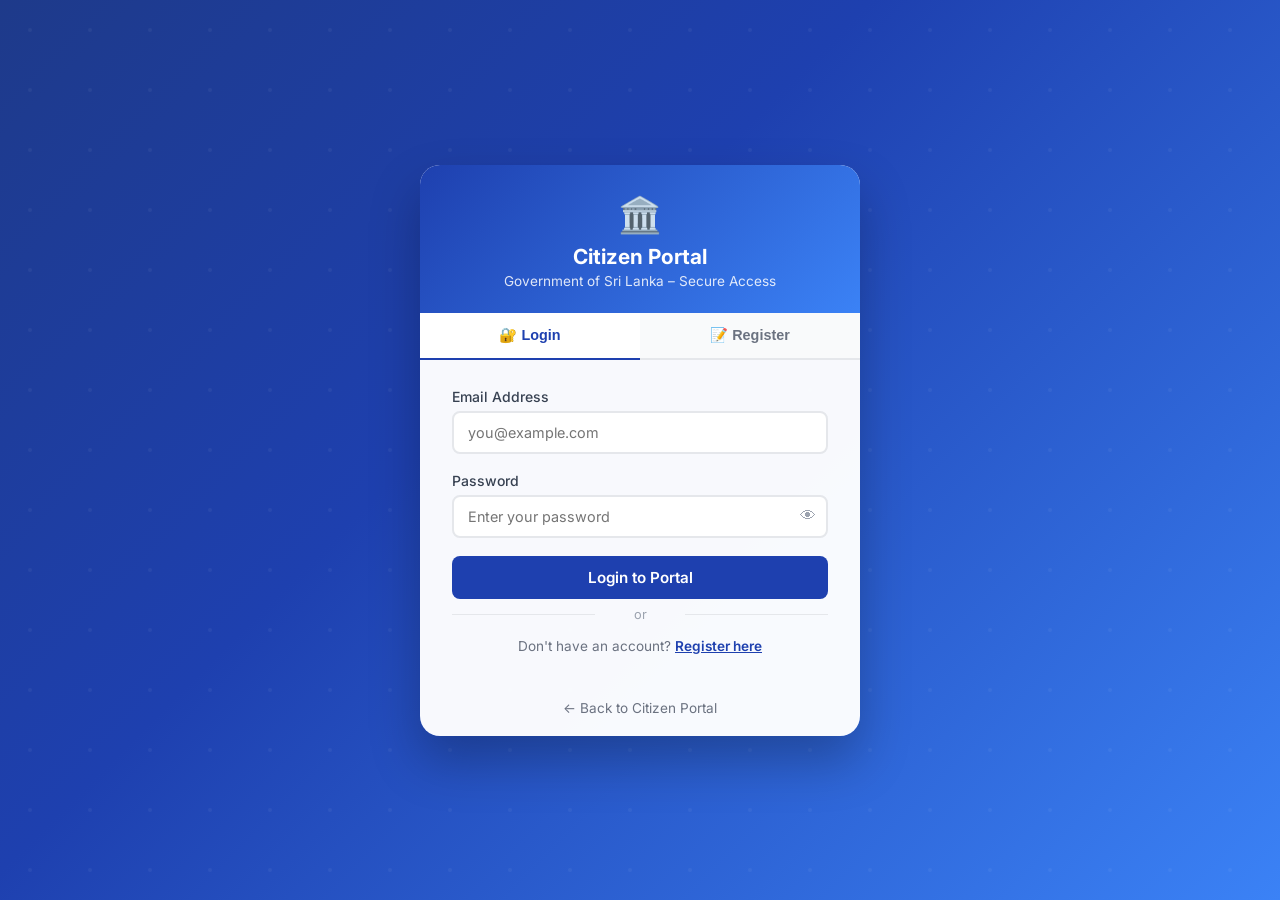
==== templates/citizen_login.html @ dbc8cf66 "Updated Files" ====
<!DOCTYPE html>
<html lang="en">

<head>
    <meta charset="UTF-8">
    <meta name="viewport" content="width=device-width, initial-scale=1.0">
    <title>Citizen Login - Government of Sri Lanka</title>
    <link href="https://fonts.googleapis.com/css2?family=Inter:wght@400;500;600;700&display=swap" rel="stylesheet">
    <style>
        :root {
            --primary: #1e40af;
            --secondary: #3b82f6;
            --success: #10b981;
            --danger: #ef4444;
            --bg: #f0f4ff;
        }

        * {
            margin: 0;
            padding: 0;
            box-sizing: border-box;
        }

        body {
            font-family: 'Inter', sans-serif;
            background: linear-gradient(135deg, #1e3a8a 0%, #1e40af 40%, #3b82f6 100%);
            min-height: 100vh;
            display: flex;
            align-items: center;
            justify-content: center;
            padding: 20px;
            width: 100%;
            overflow-x: hidden;
        }

        body::before {
            content: '';
            position: fixed;
            inset: 0;
            background: url("data:image/svg+xml,%3Csvg width='60' height='60' viewBox='0 0 60 60' xmlns='http://www.w3.org/2000/svg'%3E%3Cg fill='none' fill-rule='evenodd'%3E%3Cg fill='%23ffffff' fill-opacity='0.05'%3E%3Ccircle cx='30' cy='30' r='2'/%3E%3C/g%3E%3C/g%3E%3C/svg%3E");
            pointer-events: none;
        }

        .card {
            background: rgba(255, 255, 255, 0.97);
            border-radius: 20px;
            box-shadow: 0 25px 50px rgba(0, 0, 0, 0.25);
            width: 100%;
            max-width: 440px;
            overflow: hidden;
            animation: slideUp 0.4s ease;
        }

        @keyframes slideUp {
            from {
                opacity: 0;
                transform: translateY(30px);
            }

            to {
                opacity: 1;
                transform: translateY(0);
            }
        }

        .card-header {
            background: linear-gradient(135deg, var(--primary), var(--secondary));
            padding: 28px 32px 24px;
            text-align: center;
            color: white;
        }

        .card-header .flag {
            font-size: 2.2rem;
            margin-bottom: 8px;
        }

        .card-header h1 {
            font-size: 1.3rem;
            font-weight: 700;
            margin-bottom: 4px;
        }

        .card-header p {
            font-size: 0.85rem;
            opacity: 0.85;
        }

        .tabs {
            display: flex;
            border-bottom: 2px solid #e5e7eb;
        }

        .tab-btn {
            flex: 1;
            padding: 14px;
            border: none;
            background: #f9fafb;
            font-size: 0.9rem;
            font-weight: 600;
            color: #6b7280;
            cursor: pointer;
            transition: all 0.2s;
        }

        .tab-btn.active {
            background: white;
            color: var(--primary);
            border-bottom: 2px solid var(--primary);
            margin-bottom: -2px;
        }

        .tab-btn:hover:not(.active) {
            background: #f3f4f6;
            color: #374151;
        }

        .card-body {
            padding: 28px 32px;
        }

        .tab-panel {
            display: none;
        }

        .tab-panel.active {
            display: block;
        }

        .form-group {
            margin-bottom: 18px;
        }

        label {
            display: block;
            margin-bottom: 6px;
            font-size: 0.875rem;
            font-weight: 500;
            color: #374151;
        }

        input[type=text],
        input[type=email],
        input[type=password],
        input[type=tel] {
            width: 100%;
            padding: 11px 14px;
            border: 2px solid #e5e7eb;
            border-radius: 8px;
            font-size: 0.9rem;
            font-family: inherit;
            transition: border-color 0.2s, box-shadow 0.2s;
            outline: none;
        }

        input:focus {
            border-color: var(--secondary);
            box-shadow: 0 0 0 3px rgba(59, 130, 246, 0.12);
        }

        .btn {
            width: 100%;
            padding: 12px;
            border: none;
            border-radius: 8px;
            font-size: 0.95rem;
            font-weight: 600;
            font-family: inherit;
            cursor: pointer;
            transition: all 0.2s;
        }

        .btn-primary {
            background: var(--primary);
            color: white;
        }

        .btn-primary:hover {
            background: #1d4ed8;
            transform: translateY(-1px);
            box-shadow: 0 4px 12px rgba(30, 64, 175, 0.35);
        }

        .btn-primary:active {
            transform: translateY(0);
        }

        .alert {
            padding: 10px 14px;
            border-radius: 8px;
            font-size: 0.875rem;
            margin-bottom: 16px;
            display: none;
        }

        .alert-error {
            background: #fef2f2;
            color: #dc2626;
            border: 1px solid #fecaca;
        }

        .alert-success {
            background: #f0fdf4;
            color: #16a34a;
            border: 1px solid #bbf7d0;
        }

        .divider {
            text-align: center;
            color: #9ca3af;
            font-size: 0.8rem;
            margin: 8px 0 16px;
            position: relative;
        }

        .divider::before,
        .divider::after {
            content: '';
            position: absolute;
            top: 50%;
            width: 38%;
            height: 1px;
            background: #e5e7eb;
        }

        .divider::before {
            left: 0;
        }

        .divider::after {
            right: 0;
        }

        .back-link {
            display: block;
            text-align: center;
            margin-top: 18px;
            font-size: 0.85rem;
            color: #6b7280;
            text-decoration: none;
        }

        .back-link:hover {
            color: var(--primary);
        }

        .spinner {
            display: none;
            width: 18px;
            height: 18px;
            border: 2px solid rgba(255, 255, 255, 0.4);
            border-top-color: white;
            border-radius: 50%;
            animation: spin 0.6s linear infinite;
            margin: 0 auto;
        }

        @keyframes spin {
            to {
                transform: rotate(360deg);
            }
        }

        .pwd-row {
            position: relative;
        }

        .pwd-toggle {
            position: absolute;
            right: 12px;
            top: 50%;
            transform: translateY(-50%);
            background: none;
            border: none;
            cursor: pointer;
            color: #9ca3af;
            font-size: 1rem;
            padding: 0;
        }

        .row-2 {
            display: grid;
            grid-template-columns: 1fr 1fr;
            gap: 12px;
        }
    </style>
</head>

<body>
    <div class="card">
        <div class="card-header">
            <div class="flag">🏛️</div>
            <h1>Citizen Portal</h1>
            <p>Government of Sri Lanka – Secure Access</p>
        </div>

        <div class="tabs">
            <button class="tab-btn active" id="tab-login-btn" onclick="switchTab('login')">🔐 Login</button>
            <button class="tab-btn" id="tab-register-btn" onclick="switchTab('register')">📝 Register</button>
        </div>

        <div class="card-body">

            <!-- LOGIN PANEL -->
            <div class="tab-panel active" id="panel-login">
                <div class="alert alert-error" id="login-error"></div>
                <div class="alert alert-success" id="login-success"></div>
                <div class="form-group">
                    <label for="login-email">Email Address</label>
                    <input type="email" id="login-email" placeholder="you@example.com" autocomplete="email">
                </div>
                <div class="form-group">
                    <label for="login-password">Password</label>
                    <div class="pwd-row">
                        <input type="password" id="login-password" placeholder="Enter your password"
                            autocomplete="current-password">
                        <button class="pwd-toggle" type="button" onclick="togglePwd('login-password', this)">👁</button>
                    </div>
                </div>
                <button class="btn btn-primary" id="login-btn" onclick="doLogin()">
                    <span id="login-label">Login to Portal</span>
                    <div class="spinner" id="login-spinner"></div>
                </button>
                <div class="divider">or</div>
                <p style="text-align:center;font-size:0.85rem;color:#6b7280;">Don't have an account? <a href="#"
                        onclick="switchTab('register')" style="color:var(--primary);font-weight:600;">Register here</a>
                </p>
            </div>

            <!-- REGISTER PANEL -->
            <div class="tab-panel" id="panel-register">
                <div class="alert alert-error" id="reg-error"></div>
                <div class="alert alert-success" id="reg-success"></div>
                <div class="row-2">
                    <div class="form-group">
                        <label for="reg-name">Full Name</label>
                        <input type="text" id="reg-name" placeholder="John Silva">
                    </div>
                    <div class="form-group">
                        <label for="reg-age">Age</label>
                        <input type="text" id="reg-age" placeholder="28">
                    </div>
                </div>
                <div class="form-group">
                    <label for="reg-email">Email Address</label>
                    <input type="email" id="reg-email" placeholder="you@example.com" autocomplete="email">
                </div>
                <div class="form-group">
                    <label for="reg-phone">Mobile Number</label>
                    <input type="tel" id="reg-phone" placeholder="+94 71 234 5678">
                </div>
                <div class="row-2">
                    <div class="form-group">
                        <label for="reg-job">Current Job</label>
                        <input type="text" id="reg-job" placeholder="e.g. Teacher, Engineer">
                    </div>
                    <div class="form-group">
                        <label for="reg-education">Education</label>
                        <select id="reg-education" style="width: 100%; padding: 11px 14px; border: 2px solid #e5e7eb; border-radius: 8px; font-size: 0.9rem; outline: none; background: white;">
                            <option value="">Select Education</option>
                            <option value="school">School Level</option>
                            <option value="ol">O/L</option>
                            <option value="al">A/L</option>
                            <option value="diploma">Diploma</option>
                            <option value="degree">Bachelor's Degree</option>
                            <option value="masters">Master's / PhD</option>
                        </select>
                    </div>
                </div>
                <div class="form-group">
                    <label for="reg-interests">What services are you primarily looking for?</label>
                    <input type="text" id="reg-interests" placeholder="e.g. Healthcare, Education, Passports">
                </div>
                <div class="form-group">
                    <label for="reg-password">Password</label>
                    <div class="pwd-row">
                        <input type="password" id="reg-password" placeholder="Minimum 8 characters">
                        <button class="pwd-toggle" type="button" onclick="togglePwd('reg-password', this)">👁</button>
                    </div>
                </div>
                <div class="form-group">
                    <label for="reg-confirm">Confirm Password</label>
                    <input type="password" id="reg-confirm" placeholder="Re-enter your password">
                </div>
                <button class="btn btn-primary" id="reg-btn" onclick="doRegister()">
                    <span id="reg-label">Create Account</span>
                    <div class="spinner" id="reg-spinner"></div>
                </button>
                <div class="divider">or</div>
                <p style="text-align:center;font-size:0.85rem;color:#6b7280;">Already have an account? <a href="#"
                        onclick="switchTab('login')" style="color:var(--primary);font-weight:600;">Login here</a></p>
            </div>
        </div>

        <a href="/" class="back-link">← Back to Citizen Portal</a>
        <div style="height:20px;"></div>
    </div>

    <script>
        function switchTab(tab) {
            document.querySelectorAll('.tab-btn').forEach(b => b.classList.remove('active'));
            document.querySelectorAll('.tab-panel').forEach(p => p.classList.remove('active'));
            document.getElementById('tab-' + tab + '-btn').classList.add('active');
            document.getElementById('panel-' + tab).classList.add('active');
        }

        function togglePwd(id, btn) {
            const inp = document.getElementById(id);
            inp.type = inp.type === 'password' ? 'text' : 'password';
            btn.textContent = inp.type === 'password' ? '👁' : '🙈';
        }

        function showAlert(id, msg) {
            const el = document.getElementById(id);
            el.textContent = msg;
            el.style.display = 'block';
        }
        function hideAlerts(...ids) { ids.forEach(id => { document.getElementById(id).style.display = 'none'; }); }

        function setLoading(btn, spinner, label, loading) {
            document.getElementById(btn).disabled = loading;
            document.getElementById(spinner).style.display = loading ? 'block' : 'none';
            document.getElementById(label).style.display = loading ? 'none' : 'block';
        }

        async function doLogin() {
            hideAlerts('login-error', 'login-success');
            const email = document.getElementById('login-email').value.trim();
            const password = document.getElementById('login-password').value;
            if (!email || !password) { showAlert('login-error', 'Please enter email and password.'); return; }
            setLoading('login-btn', 'login-spinner', 'login-label', true);
            try {
                const res = await fetch('/api/citizen/login', {
                    method: 'POST',
                    headers: { 'Content-Type': 'application/json' },
                    body: JSON.stringify({ email, password })
                });
                const data = await res.json();
                if (res.ok) {
                    showAlert('login-success', '✓ Login successful! Redirecting...');
                    localStorage.setItem('citizen_token', data.token);
                    localStorage.setItem('citizen_name', data.name || email);
                    localStorage.setItem('citizen_id', data.user_id || '');
                    localStorage.setItem('profile_id', data.user_id || '');
                    setTimeout(() => window.location.href = '/', 900);
                } else {
                    showAlert('login-error', data.error || 'Invalid email or password.');
                }
            } catch (e) {
                showAlert('login-error', 'Connection error. Please try again.');
            }
            setLoading('login-btn', 'login-spinner', 'login-label', false);
        }

        async function doRegister() {
            hideAlerts('reg-error', 'reg-success');
            const name = document.getElementById('reg-name').value.trim();
            const age = document.getElementById('reg-age').value.trim();
            const email = document.getElementById('reg-email').value.trim();
            const phone = document.getElementById('reg-phone').value.trim();
            const interests = document.getElementById('reg-interests').value.trim();
            const job = document.getElementById('reg-job').value.trim();
            const education = document.getElementById('reg-education').value.trim();
            const password = document.getElementById('reg-password').value;
            const confirm = document.getElementById('reg-confirm').value;

            if (!name || !email || !password) { showAlert('reg-error', 'Name, email and password are required.'); return; }
            if (password.length < 8) { showAlert('reg-error', 'Password must be at least 8 characters.'); return; }
            if (password !== confirm) { showAlert('reg-error', 'Passwords do not match.'); return; }

            setLoading('reg-btn', 'reg-spinner', 'reg-label', true);
            try {
                const res = await fetch('/api/citizen/register', {
                    method: 'POST',
                    headers: { 'Content-Type': 'application/json' },
                    body: JSON.stringify({ name, age, email, phone, interests, job, education, password })
                });
                const data = await res.json();
                if (res.ok) {
                    showAlert('reg-success', '✓ Account created! You can now login.');
                    setTimeout(() => switchTab('login'), 1500);
                } else {
                    showAlert('reg-error', data.error || 'Registration failed. Try again.');
                }
            } catch (e) {
                showAlert('reg-error', 'Connection error. Please try again.');
            }
            setLoading('reg-btn', 'reg-spinner', 'reg-label', false);
        }

        // Submit on Enter key
        document.addEventListener('keydown', e => {
            if (e.key === 'Enter') {
                if (document.getElementById('panel-login').classList.contains('active')) doLogin();
                else doRegister();
            }
        });
    </script>
</body>

</html>
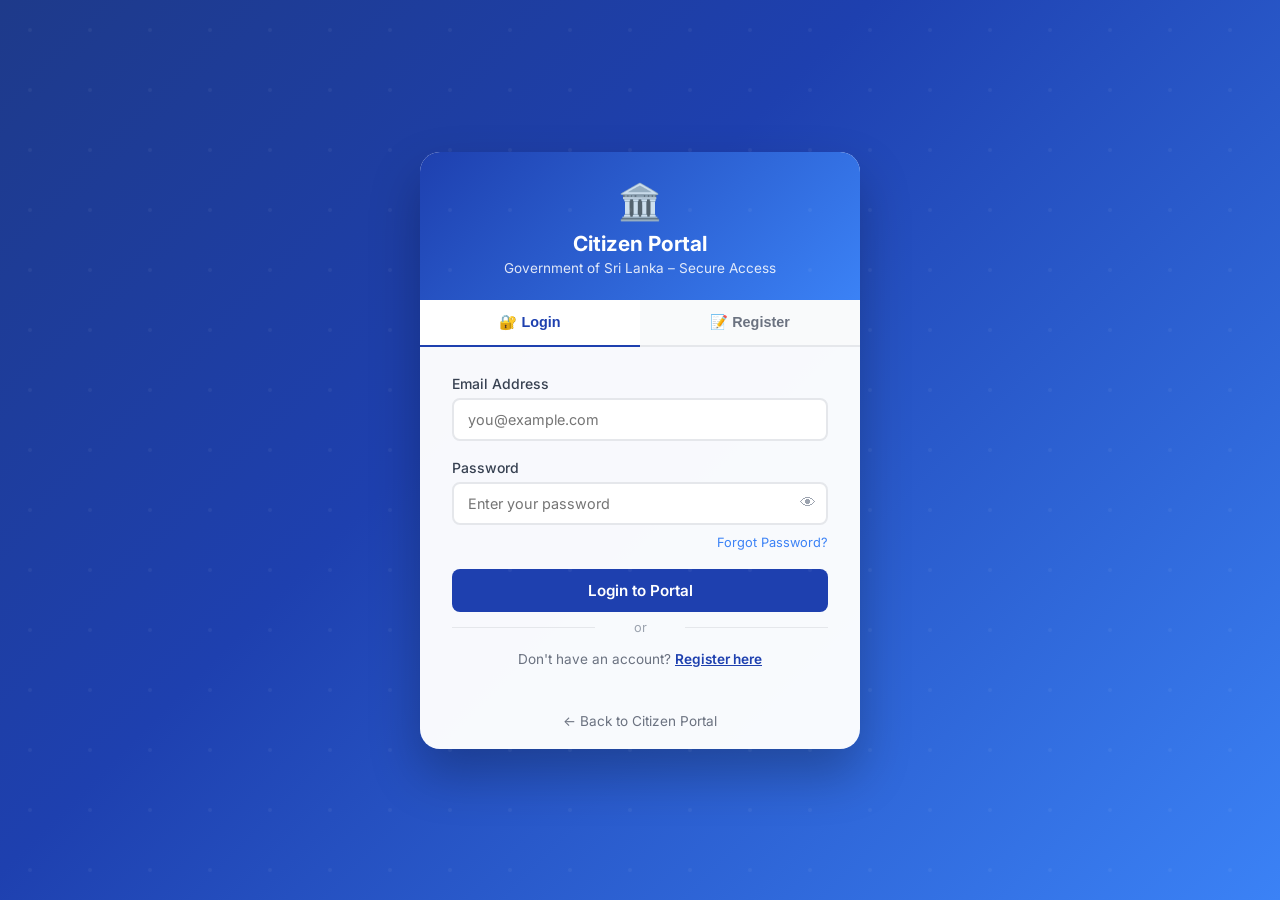
==== commit 014977ca: "Updated Files" ====
--- a/templates/citizen_login.html
+++ b/templates/citizen_login.html
@@ -316,6 +316,9 @@
                             autocomplete="current-password">
                         <button class="pwd-toggle" type="button" onclick="togglePwd('login-password', this)">👁</button>
                     </div>
+                </div>
+                <div style="text-align: right; margin-top: -12px; margin-bottom: 18px;">
+                    <a href="#" onclick="doForgot()" style="font-size: 0.8rem; color: var(--secondary); text-decoration: none;">Forgot Password?</a>
                 </div>
                 <button class="btn btn-primary" id="login-btn" onclick="doLogin()">
                     <span id="login-label">Login to Portal</span>
@@ -396,7 +399,39 @@
         <div style="height:20px;"></div>
     </div>
 
+
+
     <script>
+        async function doForgot() {
+            hideAlerts('login-error', 'login-success');
+            const email = document.getElementById('login-email').value.trim();
+            if (!email) { 
+                showAlert('login-error', 'Please enter your Gmail address in the field above to receive a reset link.'); 
+                document.getElementById('login-email').focus();
+                return; 
+            }
+            
+            // Show a temporary "sending" state on the forgot link if possible, or just use login spinner
+            setLoading('login-btn', 'login-spinner', 'login-label', true);
+            
+            try {
+                const res = await fetch('/api/citizen/forgot-password', {
+                    method: 'POST',
+                    headers: { 'Content-Type': 'application/json' },
+                    body: JSON.stringify({ email })
+                });
+                const data = await res.json();
+                if (res.ok) {
+                    showAlert('login-success', '✓ Reset link sent! Please check your Gmail inbox.');
+                } else {
+                    showAlert('login-error', data.error || 'Failed to request reset.');
+                }
+            } catch (e) {
+                showAlert('login-error', 'Connection error. Please try again.');
+            }
+            setLoading('login-btn', 'login-spinner', 'login-label', false);
+        }
+
         function switchTab(tab) {
             document.querySelectorAll('.tab-btn').forEach(b => b.classList.remove('active'));
             document.querySelectorAll('.tab-panel').forEach(p => p.classList.remove('active'));
@@ -478,7 +513,11 @@
                 const data = await res.json();
                 if (res.ok) {
                     showAlert('reg-success', '✓ Account created! You can now login.');
-                    setTimeout(() => switchTab('login'), 1500);
+                    setTimeout(() => switchTab('login'), 2000);
+                    // Clear form
+                    document.getElementById('reg-email').value = '';
+                    document.getElementById('reg-password').value = '';
+                    document.getElementById('reg-confirm').value = '';
                 } else {
                     showAlert('reg-error', data.error || 'Registration failed. Try again.');
                 }
